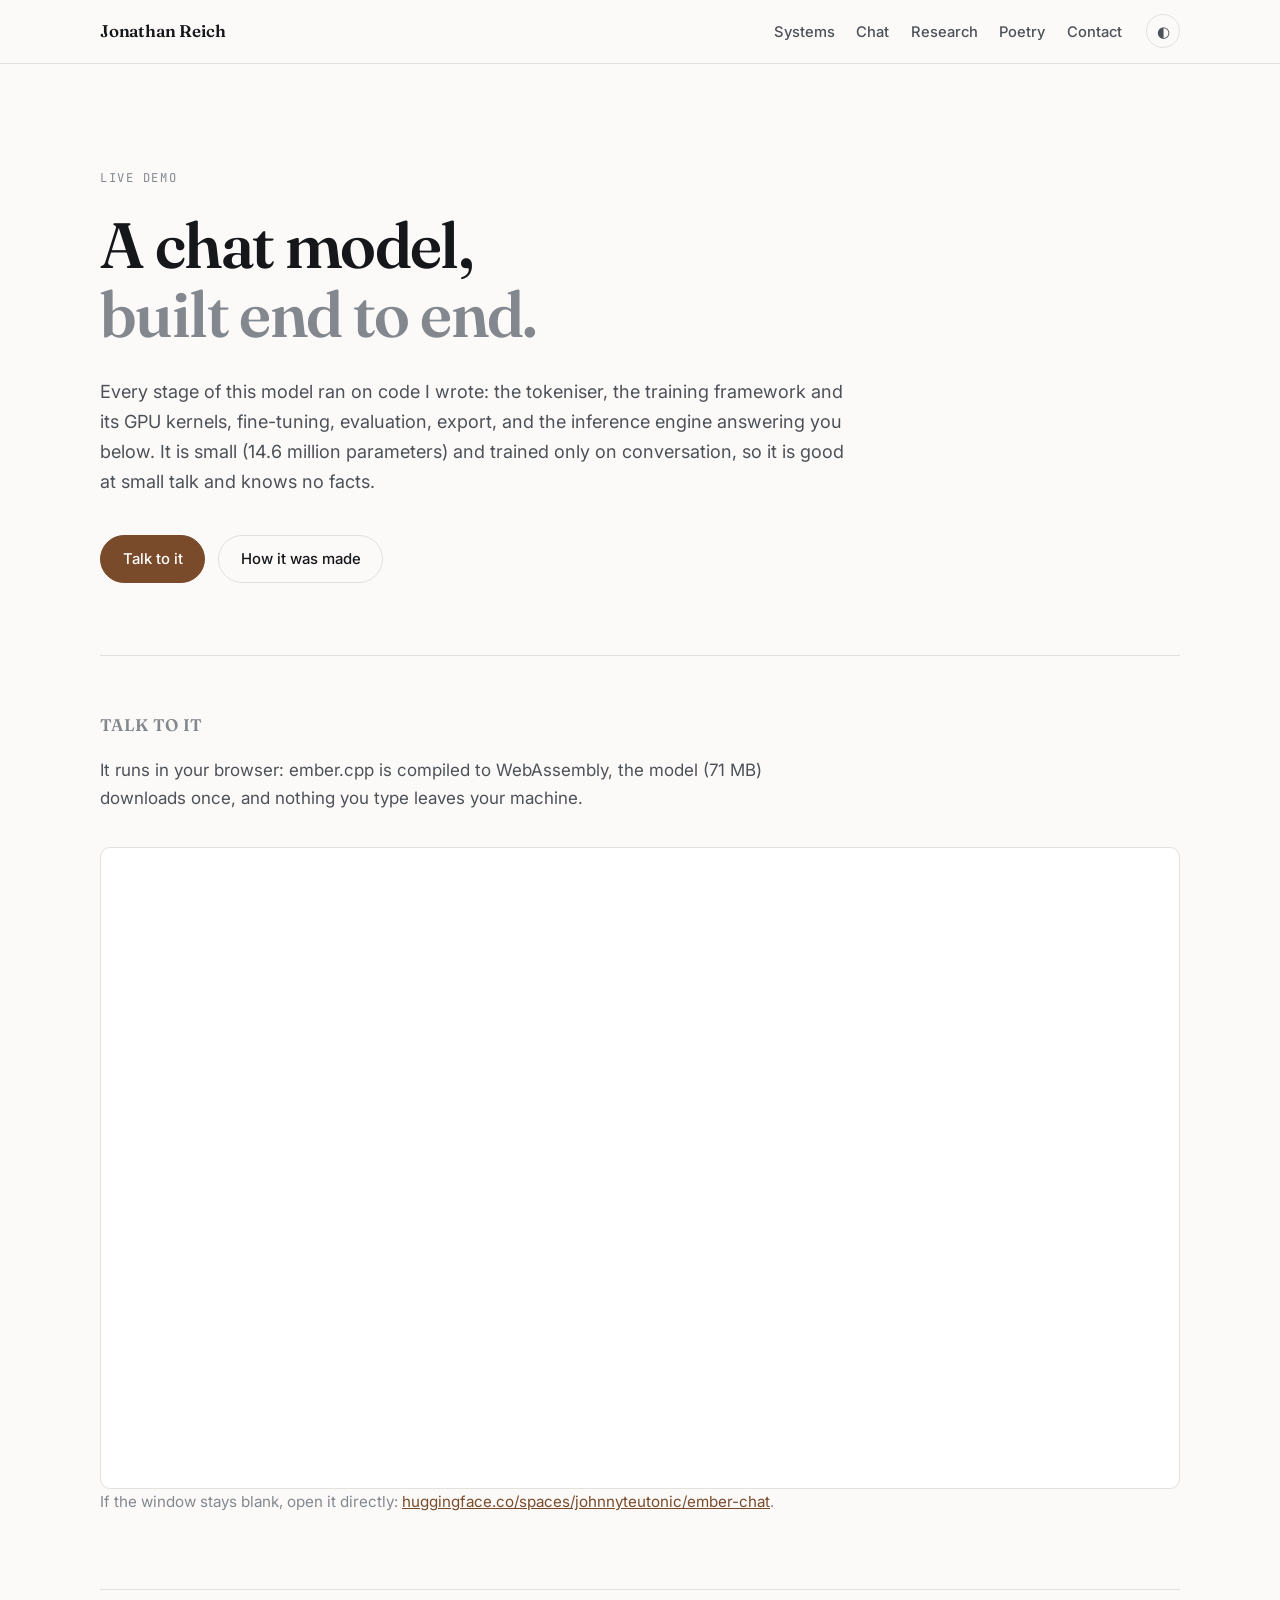
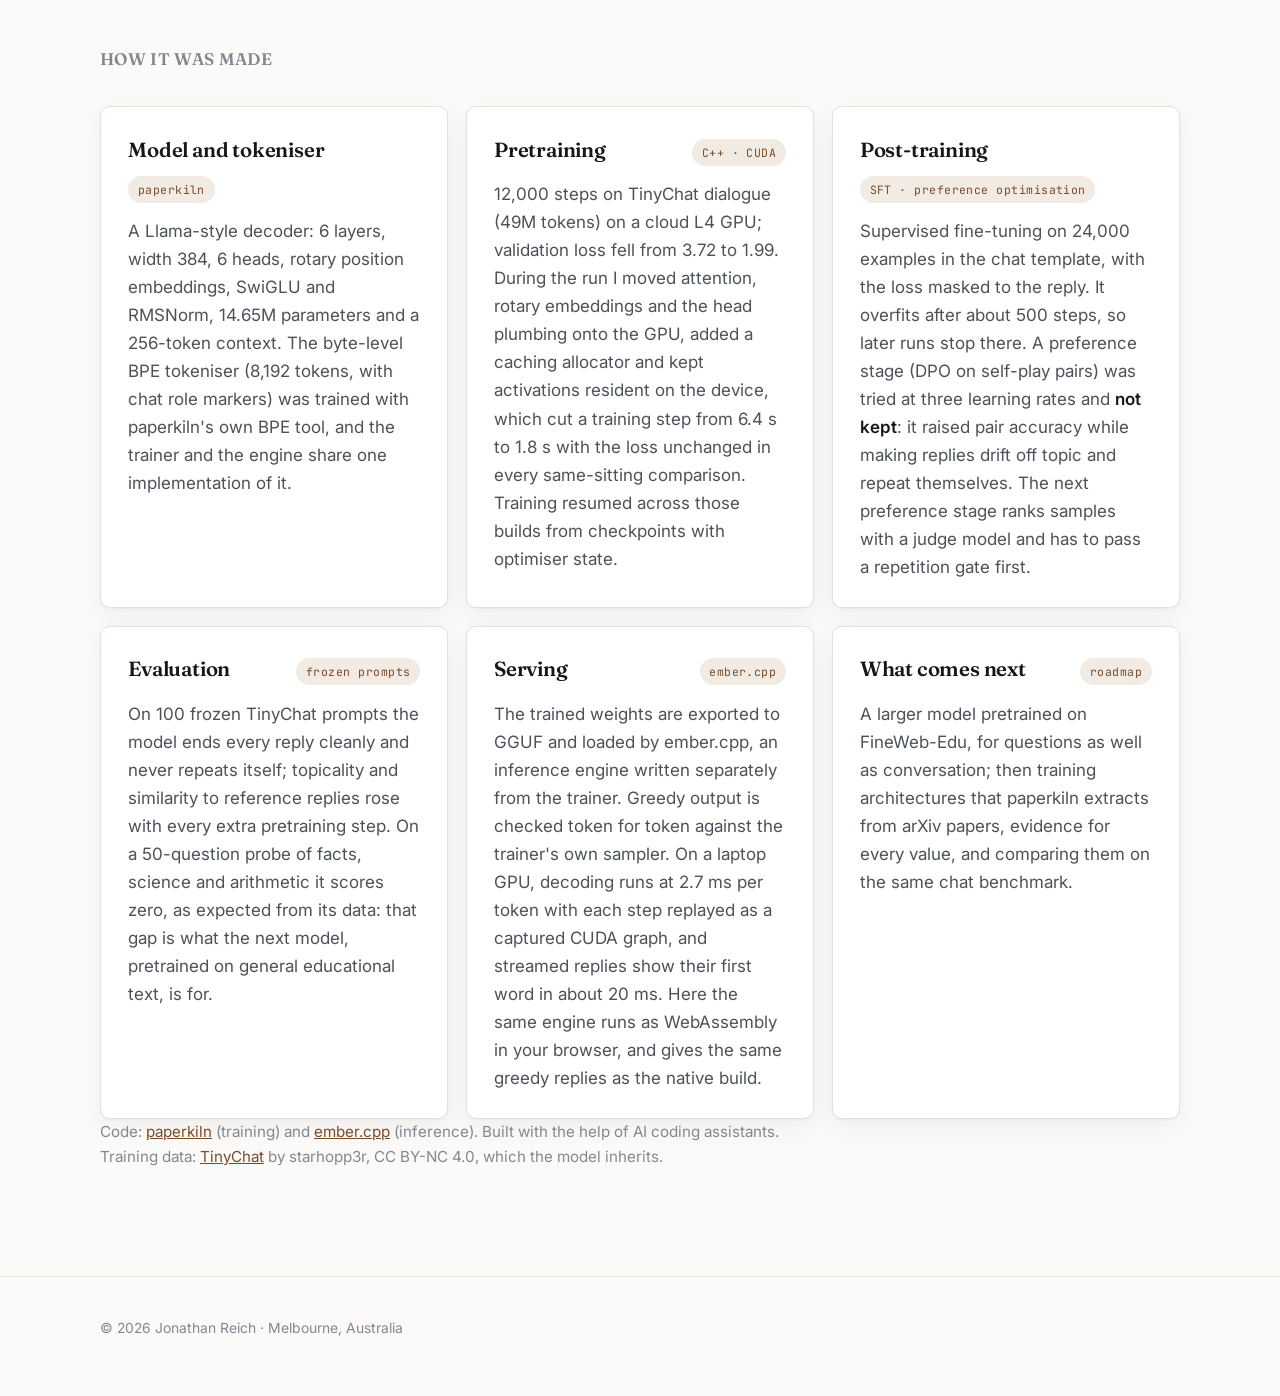
==== chat.html @ 01dfcefe "Chat page: talk to the paperkiln-trained model, run in the browser by ember.cpp compiled to WebAssem" ====
<!DOCTYPE html>
<html lang="en">
<head>
<meta charset="utf-8">
<meta name="viewport" content="width=device-width, initial-scale=1">
<title>Chat model — Jonathan Reich</title>
<meta name="description" content="A chat model trained from scratch in a self-written C++/CUDA framework and served by a self-written inference engine. Talk to it, and see how it was made.">
<link rel="preconnect" href="https://fonts.googleapis.com">
<link rel="preconnect" href="https://fonts.gstatic.com" crossorigin>
<link href="https://fonts.googleapis.com/css2?family=Fraunces:opsz,wght@9..144,400;9..144,600&family=Inter:wght@400;500;600&family=JetBrains+Mono:wght@400;500&display=swap" rel="stylesheet">
<link rel="stylesheet" href="style.css">
<link rel="icon" href="data:image/svg+xml,<svg xmlns='http://www.w3.org/2000/svg' viewBox='0 0 100 100'><text y='.9em' font-size='90'>◆</text></svg>">
</head>
<body>

<a class="skip" href="#main">Skip to content</a>

<header class="site-head">
  <nav class="wrap nav">
    <a class="brand" href="index.html">Jonathan&nbsp;Reich</a>
    <ul class="nav-links">
      <li><a href="index.html#systems">Systems</a></li>
      <li><a href="chat.html">Chat</a></li>
      <li><a href="research.html">Research</a></li>
      <li><a href="poetry.html">Poetry</a></li>
      <li><a href="index.html#contact">Contact</a></li>
    </ul>
    <button id="theme-toggle" class="theme-toggle" type="button" aria-label="Toggle colour theme">
      <span aria-hidden="true">◐</span>
    </button>
  </nav>
</header>

<main id="main">

  <section class="hero wrap">
    <p class="eyebrow">Live demo</p>
    <h1>A chat model,<br><span class="muted">built end to end.</span></h1>
    <p class="lede">
      Every stage of this model ran on code I wrote: the tokeniser, the training
      framework and its GPU kernels, fine-tuning, evaluation, export, and the
      inference engine answering you below. It is small (14.6 million
      parameters) and trained only on conversation, so it is good at small talk
      and knows no facts.
    </p>
    <div class="cta-row">
      <a class="btn primary" href="#talk">Talk to it</a>
      <a class="btn" href="#how">How it was made</a>
    </div>
  </section>

  <section id="talk" class="wrap section">
    <h2 class="section-title">Talk to it</h2>
    <p class="section-lede">
      It runs in your browser: ember.cpp is compiled to WebAssembly, the model
      (71&nbsp;MB) downloads once, and nothing you type leaves your machine.
    </p>
    <div class="chat-frame">
      <iframe src="https://johnnyteutonic-ember-chat.static.hf.space" title="ember chat" loading="lazy"></iframe>
    </div>
    <p class="field-note">
      If the window stays blank, open it directly:
      <a href="https://huggingface.co/spaces/johnnyteutonic/ember-chat" rel="noopener">huggingface.co/spaces/johnnyteutonic/ember-chat</a>.
    </p>
  </section>

  <section id="how" class="wrap section">
    <h2 class="section-title">How it was made</h2>

    <div class="grid">
      <article class="card">
        <div class="card-head">
          <h3>Model and tokeniser</h3>
          <span class="tag">paperkiln</span>
        </div>
        <p>
          A Llama-style decoder: 6 layers, width 384, 6 heads, rotary position
          embeddings, SwiGLU and RMSNorm, 14.65M parameters and a 256-token
          context. The byte-level BPE tokeniser (8,192 tokens, with chat role
          markers) was trained with paperkiln's own BPE tool, and the trainer and
          the engine share one implementation of it.
        </p>
      </article>

      <article class="card">
        <div class="card-head">
          <h3>Pretraining</h3>
          <span class="tag">C++ · CUDA</span>
        </div>
        <p>
          12,000 steps on TinyChat dialogue (49M tokens) on a cloud L4 GPU;
          validation loss fell from 3.72 to 1.99. During the run I moved
          attention, rotary embeddings and the head plumbing onto the GPU, added
          a caching allocator and kept activations resident on the device, which
          cut a training step from 6.4 s to 1.8 s with the loss unchanged in
          every same-sitting comparison. Training resumed across those builds
          from checkpoints with optimiser state.
        </p>
      </article>

      <article class="card">
        <div class="card-head">
          <h3>Post-training</h3>
          <span class="tag">SFT · preference optimisation</span>
        </div>
        <p>
          Supervised fine-tuning on 24,000 examples in the chat template, with
          the loss masked to the reply. It overfits after about 500 steps, so
          later runs stop there. A preference stage (DPO on self-play pairs) was
          tried at three learning rates and <strong>not kept</strong>: it raised
          pair accuracy while making replies drift off topic and repeat
          themselves. The next preference stage ranks samples with a judge model
          and has to pass a repetition gate first.
        </p>
      </article>

      <article class="card">
        <div class="card-head">
          <h3>Evaluation</h3>
          <span class="tag">frozen prompts</span>
        </div>
        <p>
          On 100 frozen TinyChat prompts the model ends every reply cleanly and
          never repeats itself; topicality and similarity to reference replies
          rose with every extra pretraining step. On a 50-question probe of facts,
          science and arithmetic it scores zero, as expected from its data: that
          gap is what the next model, pretrained on general educational text,
          is for.
        </p>
      </article>

      <article class="card">
        <div class="card-head">
          <h3>Serving</h3>
          <span class="tag">ember.cpp</span>
        </div>
        <p>
          The trained weights are exported to GGUF and loaded by ember.cpp, an
          inference engine written separately from the trainer. Greedy output
          is checked token for token against the trainer's own sampler. On a
          laptop GPU, decoding runs at 2.7 ms per token with each step replayed
          as a captured CUDA graph, and streamed replies show their first word
          in about 20 ms. Here the same engine runs as WebAssembly in your
          browser, and gives the same greedy replies as the native build.
        </p>
      </article>

      <article class="card">
        <div class="card-head">
          <h3>What comes next</h3>
          <span class="tag">roadmap</span>
        </div>
        <p>
          A larger model pretrained on FineWeb-Edu, for questions as well as
          conversation; then training architectures that paperkiln extracts
          from arXiv papers, evidence for every value, and comparing them on the
          same chat benchmark.
        </p>
      </article>
    </div>

    <p class="field-note">
      Code: <a href="https://github.com/JohnnyTeutonic/paperkiln" rel="noopener">paperkiln</a>
      (training) and <a href="https://github.com/JohnnyTeutonic/ember.cpp" rel="noopener">ember.cpp</a>
      (inference). Built with the help of AI coding assistants. Training data:
      <a href="https://huggingface.co/datasets/starhopp3r/TinyChat" rel="noopener">TinyChat</a>
      by starhopp3r, CC BY-NC 4.0, which the model inherits.
    </p>
  </section>

</main>

<footer class="site-foot">
  <div class="wrap">
    <p>© <span id="year">2026</span> Jonathan Reich · Melbourne, Australia</p>
  </div>
</footer>

<script src="script.js"></script>
</body>
</html>
---- style.css ----
/* Jonathan Reich — personal site
   Plain CSS, no build step, no framework. */

:root {
  --bg:        #fbfaf8;
  --bg-raised: #ffffff;
  --ink:       #16171a;
  --ink-soft:  #4d5158;
  --ink-faint: #83888f;
  --rule:      #e4e1db;
  --accent:    #7a4b2a;
  --accent-bg: #f2ebe4;
  --shadow:    0 1px 2px rgba(20,20,20,.04), 0 8px 24px rgba(20,20,20,.05);
  --radius: 10px;
  --measure: 68ch;
}

html[data-theme="dark"] {
  --bg:        #121316;
  --bg-raised: #1a1c20;
  --ink:       #ecebe8;
  --ink-soft:  #b3b7be;
  --ink-faint: #7f858e;
  --rule:      #2c2f35;
  --accent:    #d9a273;
  --accent-bg: #26211c;
  --shadow:    0 1px 2px rgba(0,0,0,.3), 0 8px 24px rgba(0,0,0,.28);
}

@media (prefers-color-scheme: dark) {
  html:not([data-theme="light"]) {
    --bg:        #121316;
    --bg-raised: #1a1c20;
    --ink:       #ecebe8;
    --ink-soft:  #b3b7be;
    --ink-faint: #7f858e;
    --rule:      #2c2f35;
    --accent:    #d9a273;
    --accent-bg: #26211c;
    --shadow:    0 1px 2px rgba(0,0,0,.3), 0 8px 24px rgba(0,0,0,.28);
  }
}

* { box-sizing: border-box; }

html { scroll-behavior: smooth; }
@media (prefers-reduced-motion: reduce) {
  html { scroll-behavior: auto; }
  * { transition: none !important; }
}

body {
  margin: 0;
  background: var(--bg);
  color: var(--ink);
  font-family: "Inter", ui-sans-serif, system-ui, -apple-system, "Segoe UI", sans-serif;
  font-size: 17px;
  line-height: 1.65;
  -webkit-font-smoothing: antialiased;
  text-rendering: optimizeLegibility;
}

.wrap { width: min(1080px, 100% - 2.5rem); margin-inline: auto; }
.narrow { max-width: var(--measure); }

.skip {
  position: absolute; left: -9999px;
  background: var(--accent); color: #fff;
  padding: .6rem 1rem; border-radius: 0 0 var(--radius) 0; z-index: 100;
}
.skip:focus { left: 0; top: 0; }

/* ── header ─────────────────────────────── */
.site-head {
  position: sticky; top: 0; z-index: 50;
  background: color-mix(in srgb, var(--bg) 86%, transparent);
  backdrop-filter: saturate(160%) blur(10px);
  border-bottom: 1px solid var(--rule);
}
.nav {
  display: flex; align-items: center; gap: 1.5rem;
  padding: .9rem 0;
}
.brand {
  font-family: "Fraunces", Georgia, serif;
  font-weight: 600; font-size: 1.06rem;
  letter-spacing: -.01em; color: var(--ink); text-decoration: none;
  margin-right: auto;
}
.nav-links {
  display: flex; gap: 1.35rem; list-style: none; margin: 0; padding: 0;
}
.nav-links a {
  color: var(--ink-soft); text-decoration: none;
  font-size: .92rem; font-weight: 500;
  padding-bottom: 2px; border-bottom: 1.5px solid transparent;
  transition: color .15s, border-color .15s;
}
.nav-links a:hover { color: var(--ink); border-bottom-color: var(--accent); }

.theme-toggle {
  background: none; border: 1px solid var(--rule); color: var(--ink-soft);
  border-radius: 50%; width: 34px; height: 34px; cursor: pointer;
  font-size: .95rem; line-height: 1; display: grid; place-items: center;
  transition: color .15s, border-color .15s;
}
.theme-toggle:hover { color: var(--ink); border-color: var(--ink-faint); }

@media (max-width: 720px) {
  .nav-links { display: none; }
}

/* ── hero ───────────────────────────────── */
.hero { padding: 6.5rem 0 4.5rem; }
.eyebrow {
  font-family: "JetBrains Mono", ui-monospace, monospace;
  font-size: .76rem; letter-spacing: .13em; text-transform: uppercase;
  color: var(--ink-faint); margin: 0 0 1.4rem;
}
h1 {
  font-family: "Fraunces", Georgia, serif;
  font-weight: 600;
  font-size: clamp(2.3rem, 6vw, 4rem);
  line-height: 1.08; letter-spacing: -.025em;
  margin: 0 0 1.8rem; max-width: 20ch;
}
h1 .muted { color: var(--ink-faint); }

.lede {
  font-size: 1.13rem; color: var(--ink-soft);
  max-width: var(--measure); margin: 0 0 2.4rem;
}

.cta-row { display: flex; flex-wrap: wrap; gap: .8rem; }
.btn {
  display: inline-block; padding: .68rem 1.35rem;
  border: 1px solid var(--rule); border-radius: 999px;
  color: var(--ink); text-decoration: none;
  font-size: .93rem; font-weight: 500;
  transition: background .15s, border-color .15s, transform .15s;
}
.btn:hover { border-color: var(--ink-faint); transform: translateY(-1px); }
.btn.primary {
  background: var(--accent); border-color: var(--accent); color: #fff;
}
html[data-theme="dark"] .btn.primary { color: #1a1207; }
.btn.primary:hover { filter: brightness(1.07); }

/* ── sections ───────────────────────────── */
.section { padding: 3.5rem 0; border-top: 1px solid var(--rule); }
.section-title {
  font-family: "Fraunces", Georgia, serif;
  font-size: 1.05rem; font-weight: 600; letter-spacing: .02em;
  text-transform: uppercase; color: var(--ink-faint);
  margin: 0 0 2rem;
}
.section-lede {
  color: var(--ink-soft); max-width: var(--measure); margin: -1rem 0 2.2rem;
}

/* ── cards ──────────────────────────────── */
.grid {
  display: grid; gap: 1.1rem;
  grid-template-columns: repeat(auto-fit, minmax(320px, 1fr));
}
.card {
  background: var(--bg-raised);
  border: 1px solid var(--rule);
  border-radius: var(--radius);
  padding: 1.6rem 1.7rem;
  box-shadow: var(--shadow);
}
.card.feature { margin-bottom: 1.1rem; }
.card-head {
  display: flex; flex-wrap: wrap; align-items: baseline;
  gap: .6rem 1rem; margin-bottom: .85rem;
}
.card h3 {
  font-family: "Fraunces", Georgia, serif;
  font-size: 1.28rem; font-weight: 600; letter-spacing: -.01em;
  margin: 0; flex: 1 1 auto;
}
.tag {
  font-family: "JetBrains Mono", ui-monospace, monospace;
  font-size: .72rem; letter-spacing: .04em;
  color: var(--accent); background: var(--accent-bg);
  padding: .25rem .6rem; border-radius: 999px; white-space: nowrap;
}
.card p { margin: 0 0 .9rem; color: var(--ink-soft); }
.card p:last-child { margin-bottom: 0; }
.card strong { color: var(--ink); font-weight: 600; }
.note {
  font-size: .95rem; color: var(--ink-faint);
  border-left: 2px solid var(--rule); padding-left: 1rem;
}

.links { list-style: none; padding: 0; margin: 1.1rem 0 0; display: flex; flex-wrap: wrap; gap: 1.2rem; }
.links a {
  font-family: "JetBrains Mono", ui-monospace, monospace;
  font-size: .82rem; color: var(--accent); text-decoration: none;
  border-bottom: 1px solid transparent;
}
.links a:hover { border-bottom-color: var(--accent); }

/* ── publications ───────────────────────── */
.pubs { list-style: none; padding: 0; margin: 0; }
.pubs li {
  display: grid;
  grid-template-columns: 15rem 1fr auto;
  gap: .4rem 1.5rem;
  padding: 1.1rem 0;
  border-top: 1px solid var(--rule);
  align-items: baseline;
}
.pubs li:last-child { border-bottom: 1px solid var(--rule); }
.pub-venue {
  font-family: "JetBrains Mono", ui-monospace, monospace;
  font-size: .78rem; color: var(--ink-faint); letter-spacing: .02em;
  padding-top: .18rem;
}
.pub-title { color: var(--ink); }
.pub-status {
  font-size: .78rem; color: var(--ink-faint);
  border: 1px solid var(--rule); border-radius: 999px;
  padding: .18rem .65rem; white-space: nowrap;
}
.pub-status.accent { color: var(--accent); border-color: var(--accent); }

@media (max-width: 780px) {
  .pubs li { grid-template-columns: 1fr; }
  .pub-status { justify-self: start; }
}

.more { margin-top: 1.8rem; }
.more a {
  color: var(--accent); text-decoration: none; font-weight: 500;
  border-bottom: 1px solid transparent;
}
.more a:hover { border-bottom-color: var(--accent); }

/* ── citation list (Amica) ──────────────── */
.cites { list-style: none; padding: 0; margin: 1.2rem 0 0; }
.cites li {
  display: grid; grid-template-columns: 9.5rem 1fr; gap: .3rem 1.2rem;
  padding: .55rem 0; border-top: 1px solid var(--rule);
  font-size: .93rem; color: var(--ink-soft);
}
.cites span {
  font-family: "JetBrains Mono", ui-monospace, monospace;
  font-size: .74rem; color: var(--ink-faint); padding-top: .15rem;
}
@media (max-width: 620px) { .cites li { grid-template-columns: 1fr; } }
.cites a { color: var(--ink-soft); text-decoration: none; border-bottom: 1px solid var(--rule); }
.cites a:hover { color: var(--accent); border-bottom-color: var(--accent); }

/* ── poems ──────────────────────────────── */
.poems { list-style: none; padding: 0; margin: 0; }
.poems li {
  display: grid; grid-template-columns: minmax(14rem, 22rem) 1fr; gap: .3rem 1.5rem;
  padding: .95rem 0; border-top: 1px solid var(--rule); align-items: baseline;
}
.poems li:last-child { border-bottom: 1px solid var(--rule); }
.poem-title { font-family: "Fraunces", Georgia, serif; font-size: 1.12rem; color: var(--ink); }
.poem-note { color: var(--ink-faint); font-size: .93rem; }
@media (max-width: 720px) { .poems li { grid-template-columns: 1fr; } }

.narrow a, .field-note a { color: var(--accent); }

/* ── contact ────────────────────────────── */
.contact-list { list-style: none; padding: 0; margin: 0; }
.contact-list li {
  display: grid; grid-template-columns: 7rem 1fr;
  gap: 1rem; padding: .7rem 0; border-top: 1px solid var(--rule);
}
.contact-list li:last-child { border-bottom: 1px solid var(--rule); }
.contact-list span {
  font-family: "JetBrains Mono", ui-monospace, monospace;
  font-size: .78rem; color: var(--ink-faint); padding-top: .2rem;
}
.contact-list a { color: var(--ink); text-decoration: none; border-bottom: 1px solid var(--rule); }
.contact-list a:hover { border-bottom-color: var(--accent); color: var(--accent); }

/* ── prose (research page) ──────────────── */
.prose p { color: var(--ink-soft); max-width: var(--measure); }
.field-group { margin-bottom: 3rem; }
.field-group h3 {
  font-family: "Fraunces", Georgia, serif;
  font-size: 1.35rem; font-weight: 600; margin: 0 0 .4rem;
}
.field-note { color: var(--ink-faint); font-size: .95rem; margin: 0 0 1.2rem; max-width: var(--measure); }

/* ── footer ─────────────────────────────── */
.site-foot {
  border-top: 1px solid var(--rule);
  padding: 2.5rem 0 3.5rem; margin-top: 2rem;
}
.site-foot p {
  margin: 0; font-size: .87rem; color: var(--ink-faint);
}

::selection { background: var(--accent); color: #fff; }

/* Live chat embed (chat.html). */
.chat-frame {
  border: 1px solid var(--rule);
  border-radius: 10px;
  overflow: hidden;
  background: var(--bg-raised);
}
.chat-frame iframe {
  display: block;
  width: 100%;
  height: 640px;
  border: 0;
}
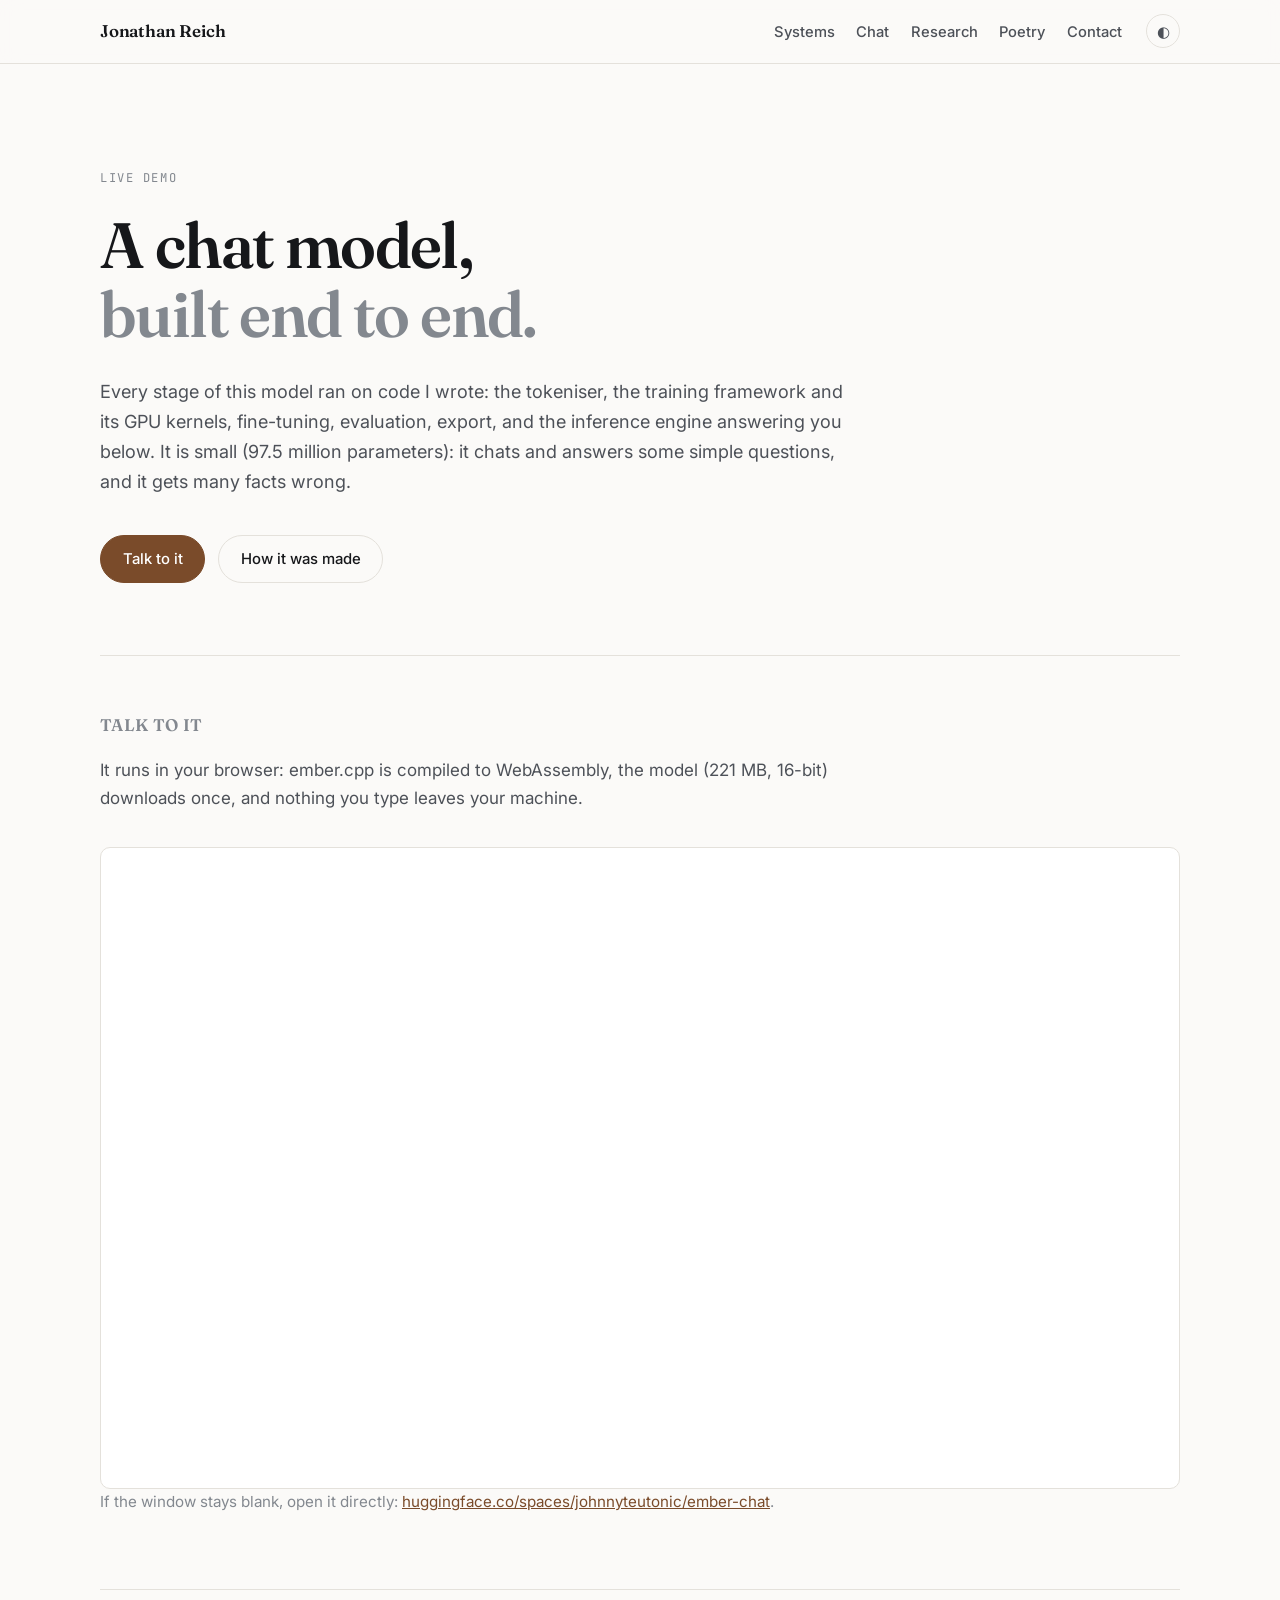
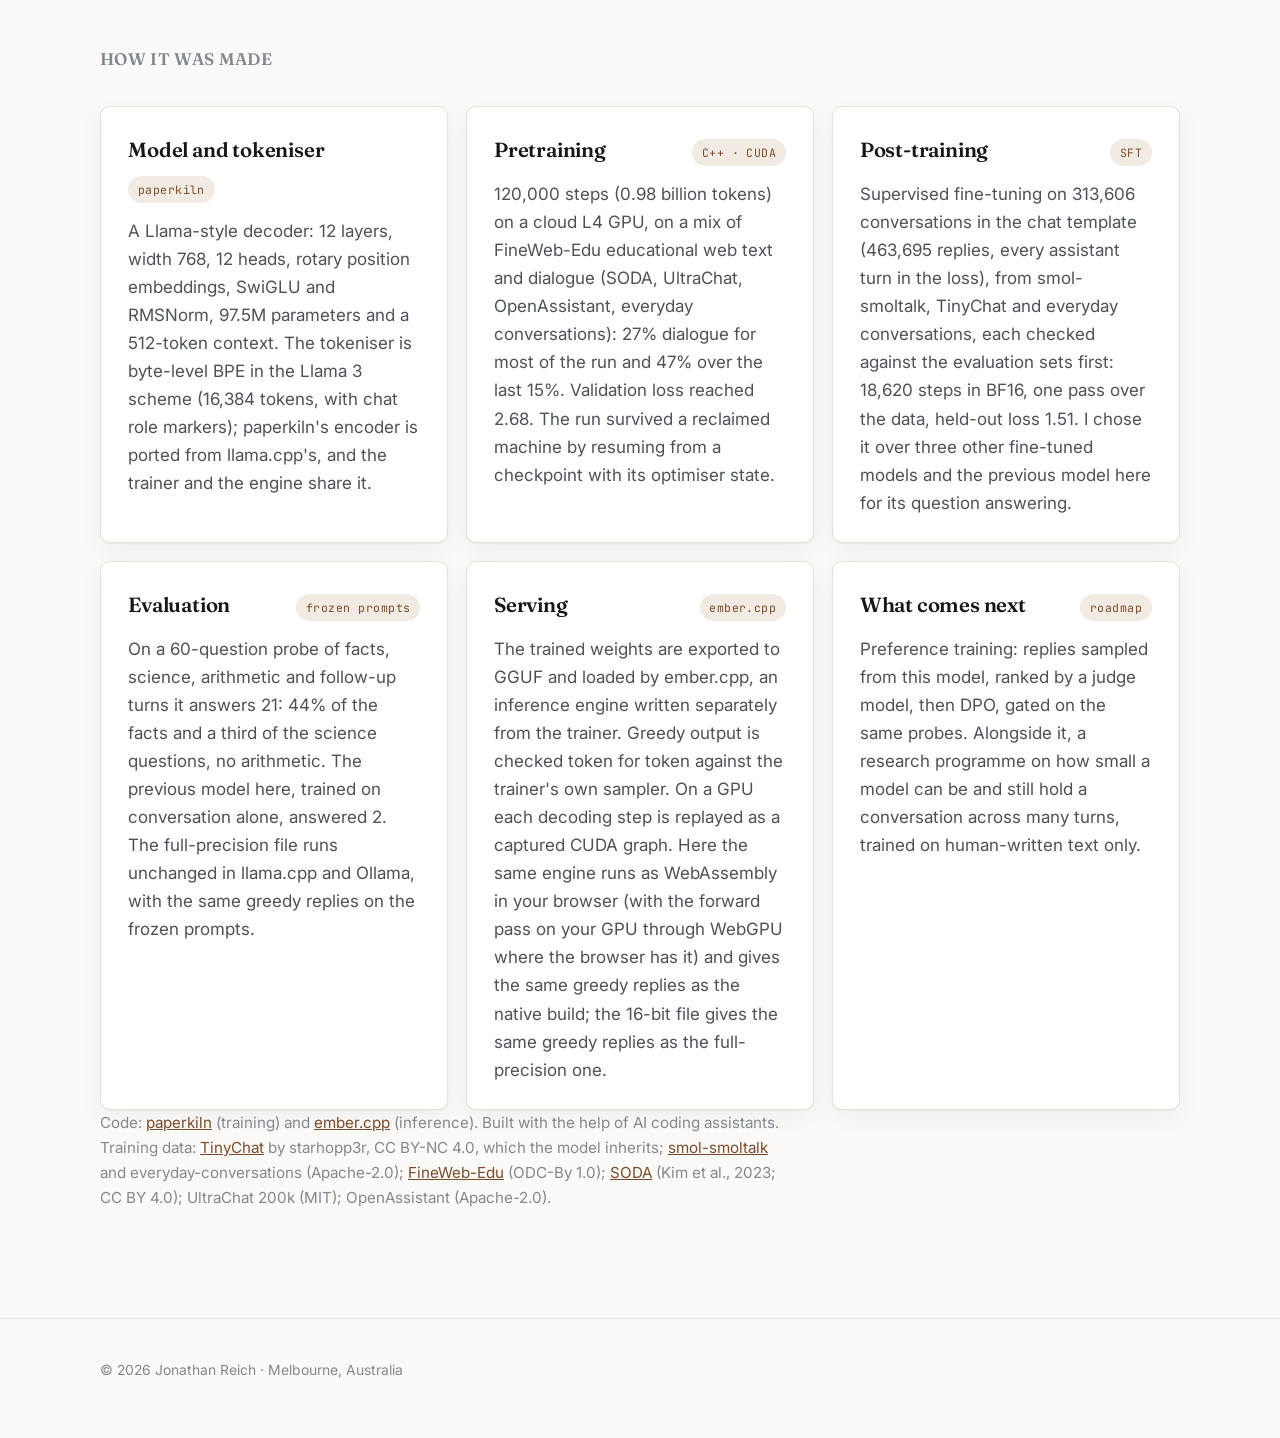
==== commit fdbaa1de: "Publish pk_sft_v1 browser model details and verified download size" ====
--- a/chat.html
+++ b/chat.html
@@ -1,181 +1,185 @@
-<!DOCTYPE html>
-<html lang="en">
-<head>
-<meta charset="utf-8">
-<meta name="viewport" content="width=device-width, initial-scale=1">
-<title>Chat model — Jonathan Reich</title>
-<meta name="description" content="A chat model trained from scratch in a self-written C++/CUDA framework and served by a self-written inference engine. Talk to it, and see how it was made.">
-<link rel="preconnect" href="https://fonts.googleapis.com">
-<link rel="preconnect" href="https://fonts.gstatic.com" crossorigin>
-<link href="https://fonts.googleapis.com/css2?family=Fraunces:opsz,wght@9..144,400;9..144,600&family=Inter:wght@400;500;600&family=JetBrains+Mono:wght@400;500&display=swap" rel="stylesheet">
-<link rel="stylesheet" href="style.css">
-<link rel="icon" href="data:image/svg+xml,<svg xmlns='http://www.w3.org/2000/svg' viewBox='0 0 100 100'><text y='.9em' font-size='90'>◆</text></svg>">
-</head>
-<body>
-
-<a class="skip" href="#main">Skip to content</a>
-
-<header class="site-head">
-  <nav class="wrap nav">
-    <a class="brand" href="index.html">Jonathan&nbsp;Reich</a>
-    <ul class="nav-links">
-      <li><a href="index.html#systems">Systems</a></li>
-      <li><a href="chat.html">Chat</a></li>
-      <li><a href="research.html">Research</a></li>
-      <li><a href="poetry.html">Poetry</a></li>
-      <li><a href="index.html#contact">Contact</a></li>
-    </ul>
-    <button id="theme-toggle" class="theme-toggle" type="button" aria-label="Toggle colour theme">
-      <span aria-hidden="true">◐</span>
-    </button>
-  </nav>
-</header>
-
-<main id="main">
-
-  <section class="hero wrap">
-    <p class="eyebrow">Live demo</p>
-    <h1>A chat model,<br><span class="muted">built end to end.</span></h1>
-    <p class="lede">
-      Every stage of this model ran on code I wrote: the tokeniser, the training
-      framework and its GPU kernels, fine-tuning, evaluation, export, and the
-      inference engine answering you below. It is small (14.6 million
-      parameters) and trained only on conversation, so it is good at small talk
-      and knows no facts.
-    </p>
-    <div class="cta-row">
-      <a class="btn primary" href="#talk">Talk to it</a>
-      <a class="btn" href="#how">How it was made</a>
-    </div>
-  </section>
-
-  <section id="talk" class="wrap section">
-    <h2 class="section-title">Talk to it</h2>
-    <p class="section-lede">
-      It runs in your browser: ember.cpp is compiled to WebAssembly, the model
-      (71&nbsp;MB) downloads once, and nothing you type leaves your machine.
-    </p>
-    <div class="chat-frame">
-      <iframe src="https://johnnyteutonic-ember-chat.static.hf.space" title="ember chat" loading="lazy"></iframe>
-    </div>
-    <p class="field-note">
-      If the window stays blank, open it directly:
-      <a href="https://huggingface.co/spaces/johnnyteutonic/ember-chat" rel="noopener">huggingface.co/spaces/johnnyteutonic/ember-chat</a>.
-    </p>
-  </section>
-
-  <section id="how" class="wrap section">
-    <h2 class="section-title">How it was made</h2>
-
-    <div class="grid">
-      <article class="card">
-        <div class="card-head">
-          <h3>Model and tokeniser</h3>
-          <span class="tag">paperkiln</span>
-        </div>
-        <p>
-          A Llama-style decoder: 6 layers, width 384, 6 heads, rotary position
-          embeddings, SwiGLU and RMSNorm, 14.65M parameters and a 256-token
-          context. The byte-level BPE tokeniser (8,192 tokens, with chat role
-          markers) was trained with paperkiln's own BPE tool, and the trainer and
-          the engine share one implementation of it.
-        </p>
-      </article>
-
-      <article class="card">
-        <div class="card-head">
-          <h3>Pretraining</h3>
-          <span class="tag">C++ · CUDA</span>
-        </div>
-        <p>
-          12,000 steps on TinyChat dialogue (49M tokens) on a cloud L4 GPU;
-          validation loss fell from 3.72 to 1.99. During the run I moved
-          attention, rotary embeddings and the head plumbing onto the GPU, added
-          a caching allocator and kept activations resident on the device, which
-          cut a training step from 6.4 s to 1.8 s with the loss unchanged in
-          every same-sitting comparison. Training resumed across those builds
-          from checkpoints with optimiser state.
-        </p>
-      </article>
-
-      <article class="card">
-        <div class="card-head">
-          <h3>Post-training</h3>
-          <span class="tag">SFT · preference optimisation</span>
-        </div>
-        <p>
-          Supervised fine-tuning on 24,000 examples in the chat template, with
-          the loss masked to the reply. It overfits after about 500 steps, so
-          later runs stop there. A preference stage (DPO on self-play pairs) was
-          tried at three learning rates and <strong>not kept</strong>: it raised
-          pair accuracy while making replies drift off topic and repeat
-          themselves. The next preference stage ranks samples with a judge model
-          and has to pass a repetition gate first.
-        </p>
-      </article>
-
-      <article class="card">
-        <div class="card-head">
-          <h3>Evaluation</h3>
-          <span class="tag">frozen prompts</span>
-        </div>
-        <p>
-          On 100 frozen TinyChat prompts the model ends every reply cleanly and
-          never repeats itself; topicality and similarity to reference replies
-          rose with every extra pretraining step. On a 50-question probe of facts,
-          science and arithmetic it scores zero, as expected from its data: that
-          gap is what the next model, pretrained on general educational text,
-          is for.
-        </p>
-      </article>
-
-      <article class="card">
-        <div class="card-head">
-          <h3>Serving</h3>
-          <span class="tag">ember.cpp</span>
-        </div>
-        <p>
-          The trained weights are exported to GGUF and loaded by ember.cpp, an
-          inference engine written separately from the trainer. Greedy output
-          is checked token for token against the trainer's own sampler. On a
-          laptop GPU, decoding runs at 2.7 ms per token with each step replayed
-          as a captured CUDA graph, and streamed replies show their first word
-          in about 20 ms. Here the same engine runs as WebAssembly in your
-          browser, and gives the same greedy replies as the native build.
-        </p>
-      </article>
-
-      <article class="card">
-        <div class="card-head">
-          <h3>What comes next</h3>
-          <span class="tag">roadmap</span>
-        </div>
-        <p>
-          A larger model pretrained on FineWeb-Edu, for questions as well as
-          conversation; then training architectures that paperkiln extracts
-          from arXiv papers, evidence for every value, and comparing them on the
-          same chat benchmark.
-        </p>
-      </article>
-    </div>
-
-    <p class="field-note">
-      Code: <a href="https://github.com/JohnnyTeutonic/paperkiln" rel="noopener">paperkiln</a>
-      (training) and <a href="https://github.com/JohnnyTeutonic/ember.cpp" rel="noopener">ember.cpp</a>
-      (inference). Built with the help of AI coding assistants. Training data:
-      <a href="https://huggingface.co/datasets/starhopp3r/TinyChat" rel="noopener">TinyChat</a>
-      by starhopp3r, CC BY-NC 4.0, which the model inherits.
-    </p>
-  </section>
-
-</main>
-
-<footer class="site-foot">
-  <div class="wrap">
-    <p>© <span id="year">2026</span> Jonathan Reich · Melbourne, Australia</p>
-  </div>
-</footer>
-
-<script src="script.js"></script>
-</body>
-</html>
+<!DOCTYPE html>
+<html lang="en">
+<head>
+<meta charset="utf-8">
+<meta name="viewport" content="width=device-width, initial-scale=1">
+<title>Chat model — Jonathan Reich</title>
+<meta name="description" content="A chat model trained from scratch in a self-written C++/CUDA framework and served by a self-written inference engine. Talk to it, and see how it was made.">
+<link rel="preconnect" href="https://fonts.googleapis.com">
+<link rel="preconnect" href="https://fonts.gstatic.com" crossorigin>
+<link href="https://fonts.googleapis.com/css2?family=Fraunces:opsz,wght@9..144,400;9..144,600&family=Inter:wght@400;500;600&family=JetBrains+Mono:wght@400;500&display=swap" rel="stylesheet">
+<link rel="stylesheet" href="style.css">
+<link rel="icon" href="data:image/svg+xml,<svg xmlns='http://www.w3.org/2000/svg' viewBox='0 0 100 100'><text y='.9em' font-size='90'>◆</text></svg>">
+</head>
+<body>
+
+<a class="skip" href="#main">Skip to content</a>
+
+<header class="site-head">
+  <nav class="wrap nav">
+    <a class="brand" href="index.html">Jonathan&nbsp;Reich</a>
+    <ul class="nav-links">
+      <li><a href="index.html#systems">Systems</a></li>
+      <li><a href="chat.html">Chat</a></li>
+      <li><a href="research.html">Research</a></li>
+      <li><a href="poetry.html">Poetry</a></li>
+      <li><a href="index.html#contact">Contact</a></li>
+    </ul>
+    <button id="theme-toggle" class="theme-toggle" type="button" aria-label="Toggle colour theme">
+      <span aria-hidden="true">◐</span>
+    </button>
+  </nav>
+</header>
+
+<main id="main">
+
+  <section class="hero wrap">
+    <p class="eyebrow">Live demo</p>
+    <h1>A chat model,<br><span class="muted">built end to end.</span></h1>
+    <p class="lede">
+      Every stage of this model ran on code I wrote: the tokeniser, the training
+      framework and its GPU kernels, fine-tuning, evaluation, export, and the
+      inference engine answering you below. It is small (97.5 million
+      parameters): it chats and answers some simple questions, and it gets
+      many facts wrong.
+    </p>
+    <div class="cta-row">
+      <a class="btn primary" href="#talk">Talk to it</a>
+      <a class="btn" href="#how">How it was made</a>
+    </div>
+  </section>
+
+  <section id="talk" class="wrap section">
+    <h2 class="section-title">Talk to it</h2>
+    <p class="section-lede">
+      It runs in your browser: ember.cpp is compiled to WebAssembly, the model
+      (221&nbsp;MB, 16-bit) downloads once, and nothing you type leaves your machine.
+    </p>
+    <div class="chat-frame">
+      <iframe src="https://johnnyteutonic-ember-chat.static.hf.space" title="ember chat" loading="lazy"></iframe>
+    </div>
+    <p class="field-note">
+      If the window stays blank, open it directly:
+      <a href="https://huggingface.co/spaces/johnnyteutonic/ember-chat" rel="noopener">huggingface.co/spaces/johnnyteutonic/ember-chat</a>.
+    </p>
+  </section>
+
+  <section id="how" class="wrap section">
+    <h2 class="section-title">How it was made</h2>
+
+    <div class="grid">
+      <article class="card">
+        <div class="card-head">
+          <h3>Model and tokeniser</h3>
+          <span class="tag">paperkiln</span>
+        </div>
+        <p>
+          A Llama-style decoder: 12 layers, width 768, 12 heads, rotary position
+          embeddings, SwiGLU and RMSNorm, 97.5M parameters and a 512-token
+          context. The tokeniser is byte-level BPE in the Llama 3 scheme (16,384
+          tokens, with chat role markers); paperkiln's encoder is ported from
+          llama.cpp's, and the trainer and the engine share it.
+        </p>
+      </article>
+
+      <article class="card">
+        <div class="card-head">
+          <h3>Pretraining</h3>
+          <span class="tag">C++ · CUDA</span>
+        </div>
+        <p>
+          120,000 steps (0.98 billion tokens) on a cloud L4 GPU, on a mix of
+          FineWeb-Edu educational web text and dialogue (SODA, UltraChat,
+          OpenAssistant, everyday conversations): 27% dialogue for most of the
+          run and 47% over the last 15%. Validation loss reached 2.68. The run
+          survived a reclaimed machine by resuming from a checkpoint with its
+          optimiser state.
+        </p>
+      </article>
+
+      <article class="card">
+        <div class="card-head">
+          <h3>Post-training</h3>
+          <span class="tag">SFT</span>
+        </div>
+        <p>
+          Supervised fine-tuning on 313,606 conversations in the chat template
+          (463,695 replies, every assistant turn in the loss), from
+          smol-smoltalk, TinyChat and everyday conversations, each checked
+          against the evaluation sets first: 18,620 steps in BF16, one pass over
+          the data, held-out loss 1.51. I chose it over three other fine-tuned
+          models and the previous model here for its question answering.
+        </p>
+      </article>
+
+      <article class="card">
+        <div class="card-head">
+          <h3>Evaluation</h3>
+          <span class="tag">frozen prompts</span>
+        </div>
+        <p>
+          On a 60-question probe of facts, science, arithmetic and follow-up
+          turns it answers 21: 44% of the facts and a third of the science
+          questions, no arithmetic. The previous model here, trained on
+          conversation alone, answered 2. The full-precision file runs unchanged
+          in llama.cpp and Ollama, with the same greedy replies on the frozen
+          prompts.
+        </p>
+      </article>
+
+      <article class="card">
+        <div class="card-head">
+          <h3>Serving</h3>
+          <span class="tag">ember.cpp</span>
+        </div>
+        <p>
+          The trained weights are exported to GGUF and loaded by ember.cpp, an
+          inference engine written separately from the trainer. Greedy output
+          is checked token for token against the trainer's own sampler. On a
+          GPU each decoding step is replayed as a captured CUDA graph. Here the
+          same engine runs as WebAssembly in your browser (with the forward pass
+          on your GPU through WebGPU where the browser has it) and gives the same
+          greedy replies as the native build; the 16-bit file gives the same
+          greedy replies as the full-precision one.
+        </p>
+      </article>
+
+      <article class="card">
+        <div class="card-head">
+          <h3>What comes next</h3>
+          <span class="tag">roadmap</span>
+        </div>
+        <p>
+          Preference training: replies sampled from this model, ranked by a
+          judge model, then DPO, gated on the same probes. Alongside it, a
+          research programme on how small a model can be and still hold a
+          conversation across many turns, trained on human-written text only.
+        </p>
+      </article>
+    </div>
+
+    <p class="field-note">
+      Code: <a href="https://github.com/JohnnyTeutonic/paperkiln" rel="noopener">paperkiln</a>
+      (training) and <a href="https://github.com/JohnnyTeutonic/ember.cpp" rel="noopener">ember.cpp</a>
+      (inference). Built with the help of AI coding assistants. Training data:
+      <a href="https://huggingface.co/datasets/starhopp3r/TinyChat" rel="noopener">TinyChat</a>
+      by starhopp3r, CC BY-NC 4.0, which the model inherits;
+      <a href="https://huggingface.co/datasets/HuggingFaceTB/smol-smoltalk" rel="noopener">smol-smoltalk</a>
+      and everyday-conversations (Apache-2.0);
+      <a href="https://huggingface.co/datasets/HuggingFaceFW/fineweb-edu" rel="noopener">FineWeb-Edu</a>
+      (ODC-By 1.0); <a href="https://huggingface.co/datasets/allenai/soda" rel="noopener">SODA</a>
+      (Kim et al., 2023; CC BY 4.0); UltraChat 200k (MIT); OpenAssistant (Apache-2.0).
+    </p>
+  </section>
+
+</main>
+
+<footer class="site-foot">
+  <div class="wrap">
+    <p>© <span id="year">2026</span> Jonathan Reich · Melbourne, Australia</p>
+  </div>
+</footer>
+
+<script src="script.js"></script>
+</body>
+</html>
